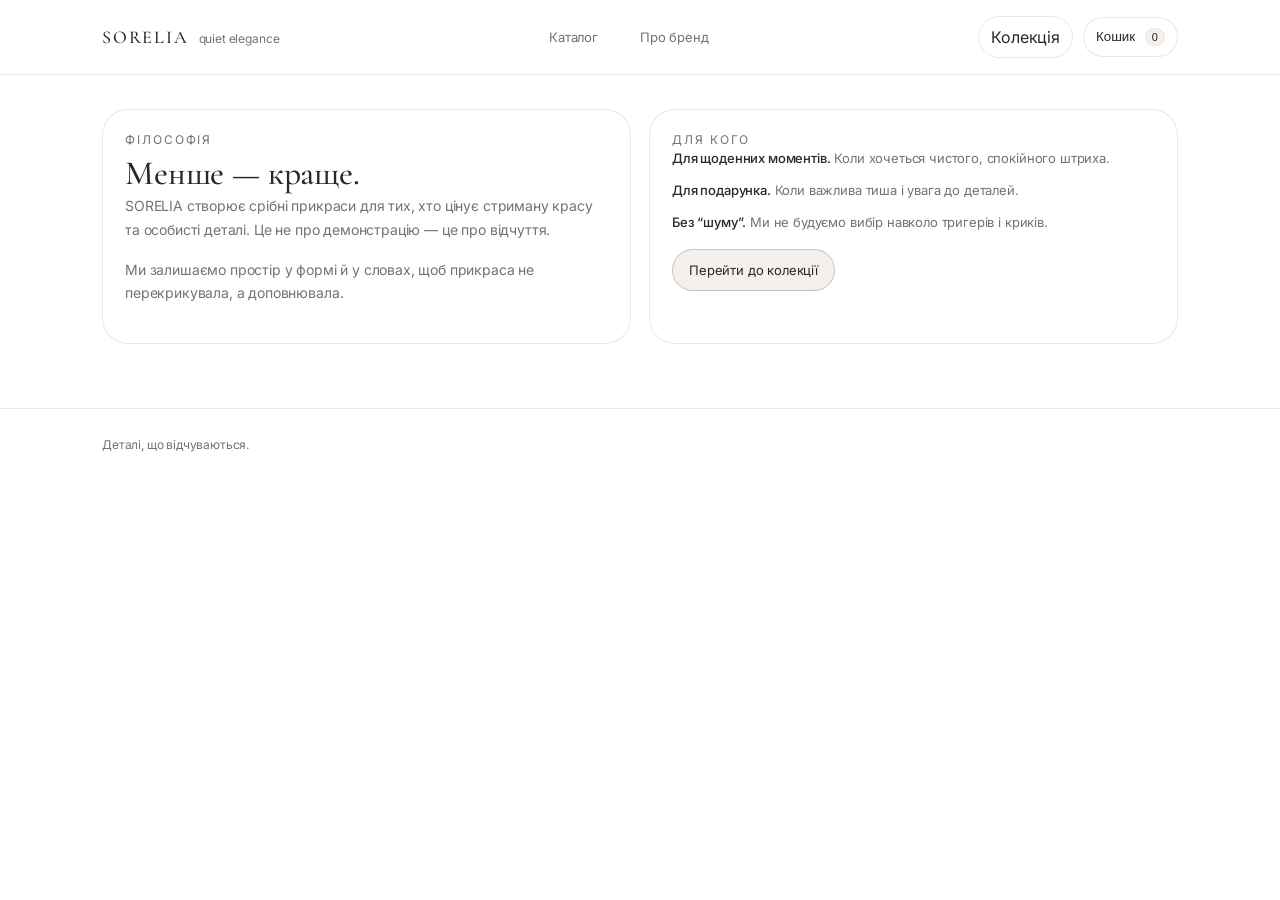
==== about.html @ 0c2554ce "Initial commit with admin panel" ====
<!doctype html>
<html lang="uk">
<head>
  <meta charset="utf-8"/>
  <meta name="viewport" content="width=device-width,initial-scale=1"/>
  <title>SORELIA — про бренд</title>

  <link rel="preconnect" href="https://fonts.googleapis.com">
  <link rel="preconnect" href="https://fonts.gstatic.com" crossorigin>
  <link href="https://fonts.googleapis.com/css2?family=Cormorant+Garamond:wght@400;500&family=Inter:wght@300;400;500&display=swap" rel="stylesheet">
<link rel="icon" href="assets/img/favicon.png" type="image/png">
<link rel="apple-touch-icon" href="assets/img/favicon.png">

  <link rel="stylesheet" href="css/styles.css"/>
</head>
<div class="drawer" id="cartDrawer" aria-hidden="true">
  <div class="drawer__backdrop" data-close="1"></div>

  <div class="drawer__panel">
    <div class="drawer__head">
      <div>
        <div class="drawer__title">Кошик</div>
        <div class="small">Тихий вибір. Точні деталі.</div>
      </div>

      <button class="drawer__close" type="button" data-close="1" aria-label="Закрити">×</button>
    </div>

    <div class="drawer__body">
      <div id="cartItems"></div>
    </div>

    <div class="drawer__foot">
      <div class="drawer__total">
        <span class="small">Разом</span>
        <b id="cartTotal">0 грн</b>
      </div>

      <div class="toolbar-right">
        <button class="btn" id="clearCart" type="button">Очистити</button>
        <button class="btn btn--filled" id="checkoutBtn" type="button">Оформити</button>
      </div>

      <div class="small" id="cartNote"></div>
    </div>
  </div>
</div>

<body>
  <header class="header">
    <div class="container">
      <div class="nav">
        <a class="brand" href="index.html">
          <div class="brand__name">SORELIA</div>
          <div class="brand__tag">quiet elegance</div>
        </a>

        <nav class="menu">
          <a href="catalog.html">Каталог</a>
          <a href="about.html">Про бренд</a>
        </nav>

        <div class="actions">
          <a class="icon-btn" href="catalog.html">Колекція</a>
          <button class="icon-btn" id="cartBtn" type="button">
  Кошик <span class="badge" id="cartCount">0</span>
</button>

        </div>
      </div>
    </div>
    

  </header>

  <main class="main">
    <div class="container" style="display:grid; grid-template-columns: 1fr 1fr; gap:18px;">
      <div class="card panel">
        <div class="kicker">філософія</div>
        <h1 class="h2" style="font-size:34px; margin-top:6px;">Менше — краще.</h1>
        <p class="p-desc">
          SORELIA створює срібні прикраси для тих, хто цінує стриману красу та особисті деталі.
          Це не про демонстрацію — це про відчуття.
        </p>
        <p class="p-desc">
          Ми залишаємо простір у формі й у словах, щоб прикраса не перекрикувала,
          а доповнювала.
        </p>
      </div>

      <div class="card panel">
        <div class="kicker">для кого</div>
        <div class="spec" style="border-top:none; margin-top:0; padding-top:0;">
          <div><b>Для щоденних моментів.</b> Коли хочеться чистого, спокійного штриха.</div>
          <div style="margin-top:10px;"><b>Для подарунка.</b> Коли важлива тиша і увага до деталей.</div>
          <div style="margin-top:10px;"><b>Без “шуму”.</b> Ми не будуємо вибір навколо тригерів і криків.</div>
        </div>

        <div style="margin-top:16px;">
          <a class="btn btn--filled" href="catalog.html">Перейти до колекції</a>
        </div>
      </div>
    </div>
  </main>

  <footer class="footer">
    <div class="container">
      Деталі, що відчуваються.
    </div>
  </footer>
  
</div>

<script src="js/data.js"></script>
<script src="js/ui.js"></script>
<script src="js/cart.js"></script>
</body>
</html>
---- css/styles.css ----
:root{
  --bg: #FFFFFF;
  --panel: #FFFFFF;
  --ink: #2C2723;         /* теплий графіт */
  --muted: #7A716A;
  --line: #EEE6DE;        /* тепла лінія */
  --accent: #8B6B4D;      /* теплий коричневий */
  --shadow: 0 14px 34px rgba(44,39,35,0.08);

  --radius: 18px;
  --radius2: 26px;
  --container: 1120px;
}

*{ box-sizing:border-box; }
html,body{ height:100%; }
body{
  margin:0;
  background: var(--bg);
  color: var(--ink);
  font-family: "Inter", system-ui, -apple-system, Segoe UI, Roboto, Arial, sans-serif;
  letter-spacing: -0.01em;
}

a{ color:inherit; text-decoration:none; }
img{ max-width:100%; display:block; }

.container{
  max-width: var(--container);
  margin: 0 auto;
  padding: 0 22px;
}

.header{
  position: sticky;
  top: 0;
  z-index: 40;
  background: rgba(255,255,255,0.88);
  backdrop-filter: blur(10px);
  border-bottom: 1px solid rgba(238,230,222,0.9);
}

.nav{
  display:flex;
  align-items:center;
  justify-content:space-between;
  padding: 16px 0;
  gap: 16px;
}

.brand{
  display:flex;
  align-items:baseline;
  gap: 10px;
}
.brand__name{
  font-family: "Cormorant Garamond", serif;
  font-weight: 500;
  letter-spacing: 0.10em;
  text-transform: uppercase;
  font-size: 18px;
}
.brand__tag{
  font-size: 12px;
  color: var(--muted);
}

.menu{
  display:flex;
  gap: 18px;
  align-items:center;
}
.menu a{
  font-size: 13px;
  color: var(--muted);
  padding: 10px 12px;
  border-radius: 999px;
  transition: background .2s ease, color .2s ease;
}
.menu a:hover{
  background: rgba(238,230,222,0.55);
  color: var(--ink);
}

.actions{
  display:flex;
  gap: 10px;
  align-items:center;
}

.icon-btn{
  border: 1px solid rgba(238,230,222,0.95);
  background: rgba(255,255,255,0.7);
  padding: 10px 12px;
  border-radius: 999px;
  cursor:pointer;
  color: var(--ink);
  transition: transform .08s ease, background .2s ease;
}
.icon-btn:hover{ background: rgba(255,255,255,1); }
.icon-btn:active{ transform: scale(0.98); }

.main{ padding: 34px 0 64px; }

.card{
  background: var(--panel);
  border: 1px solid rgba(238,230,222,0.95);
  border-radius: var(--radius2);
  box-shadow: none;
}

.kicker{
  font-size: 12px;
  letter-spacing: 0.16em;
  text-transform: uppercase;
  color: var(--muted);
}

.h1{
  font-family: "Cormorant Garamond", serif;
  font-weight: 500;
  font-size: 46px;
  line-height: 1.02;
  margin: 10px 0 0;
}

.lead{
  margin: 14px 0 0;
  color: var(--muted);
  font-size: 15px;
  line-height: 1.7;
  max-width: 48ch;
}

.btn{
  display:inline-flex;
  align-items:center;
  justify-content:center;
  gap: 10px;
  border-radius: 999px;
  padding: 12px 16px;
  font-size: 13px;
  border: 1px solid rgba(238,230,222,0.95);
  background: transparent;
  cursor:pointer;
  transition: background .2s ease, border-color .2s ease;
}
.btn:hover{
  background: rgba(238,230,222,0.55);
  border-color: rgba(238,230,222,1);
}
.btn--filled{
  background: rgba(139,107,77,0.10);
  border-color: rgba(139,107,77,0.35);
}
.btn--filled:hover{
  background: rgba(139,107,77,0.16);
}

.section{ margin-top: 34px; }
.section__head{
  display:flex;
  align-items:flex-end;
  justify-content:space-between;
  gap: 16px;
  margin-bottom: 14px;
}
.h2{
  font-family: "Cormorant Garamond", serif;
  font-weight: 500;
  font-size: 28px;
  margin: 0;
}
.small{
  color: var(--muted);
  font-size: 13px;
  line-height: 1.5;
}

.hero{
  display:grid;
  grid-template-columns: 1.05fr 0.95fr;
  gap: 18px;
  align-items:stretch;
}
.hero__copy{
  padding: 28px;
  display:flex;
  flex-direction:column;
  justify-content:space-between;
  gap: 18px;
}
.hero__visual{
  overflow:hidden;
  border-radius: var(--radius2);
  min-height: 420px;
}
.hero__visual img{
  width:100%;
  height:100%;
  object-fit: contain;  
  padding: 26px;
  background:#fff;
}

.grid{
  display:grid;
  grid-template-columns: repeat(4, 1fr);
  gap: 16px;
}

.product{
  overflow:hidden;
  border-radius: var(--radius);
  border: 1px solid rgba(238,230,222,0.95);
  background: #fff;
  transition: transform .18s ease, box-shadow .18s ease;
}
.product:hover{
  transform: translateY(-2px);
  box-shadow: var(--shadow);
}
.product__img{
  aspect-ratio: 1/1;
  overflow:hidden;
  background:#fff;
}
.product__img img{
  width:100%;
  height:100%;
  object-fit: contain;
  padding: 10px;
  background:#fff;
}
.product__body{ padding: 12px 12px 14px; }
.product__name{
  font-size: 13px;
  margin: 0 0 6px;
  font-weight: 500;
}
.product__meta{
  display:flex;
  justify-content:space-between;
  align-items:center;
  gap: 12px;
  color: var(--muted);
  font-size: 12px;
}
.price{ color: var(--ink); font-weight: 500; }

.shop-layout{
  display:grid;
  grid-template-columns: 320px 1fr;
  gap: 18px;
  align-items:start;
}

.filters-panel{
  position: sticky;
  top: 84px;
  border-radius: var(--radius2);
  border: 1px solid rgba(238,230,222,0.95);
  background: #fff;
  padding: 16px;
}

.filters-panel__head{
  display:flex;
  justify-content:space-between;
  align-items:center;
  gap: 12px;
  margin-bottom: 10px;
}

.filter-block{
  padding: 14px 0;
  border-top: 1px solid rgba(238,230,222,0.8);
}
.filter-title{
  font-size: 12px;
  letter-spacing: .12em;
  text-transform: uppercase;
  color: var(--muted);
  margin-bottom: 10px;
}

.pill, .input{
  border: 1px solid rgba(238,230,222,0.95);
  background: #fff;
  border-radius: 999px;
  padding: 10px 12px;
  font-size: 12px;
  outline:none;
}
.input::placeholder{ color: rgba(122,113,106,0.75); }

.input--full{ width:100%; min-width:0; }
.pill--full{ width:100%; }

.chips{ display:flex; flex-wrap:wrap; gap: 8px; }
.chip{
  border: 1px solid rgba(238,230,222,0.95);
  background: #fff;
  border-radius: 999px;
  padding: 8px 10px;
  font-size: 12px;
  color: var(--muted);
  cursor:pointer;
  transition: background .2s ease, color .2s ease, border-color .2s ease;
}
.chip:hover{
  background: rgba(238,230,222,0.45);
  color: var(--ink);
}
.chip.is-active{
  background: rgba(139,107,77,0.10);
  border-color: rgba(139,107,77,0.35);
  color: var(--ink);
}

.range{
  display:grid;
  grid-template-columns: 1fr 1fr;
  gap: 10px;
}

.shop-toolbar{
  display:flex;
  align-items:center;
  justify-content:space-between;
  gap: 12px;
  margin-bottom: 14px;
  padding-bottom: 10px;
  border-bottom: 1px solid rgba(238,230,222,0.8);
}

.product-page{
  display:grid;
  grid-template-columns: 1.05fr 0.95fr;
  gap: 18px;
  align-items:start;
}
.gallery{
  overflow:hidden;
  border-radius: var(--radius2);
  border: 1px solid rgba(238,230,222,0.95);
  background:#fff;
}
.gallery img{
  width:100%;
  height:100%;
  object-fit: contain;
  aspect-ratio: 1/1;
  padding: 14px;
}
.panel{ padding: 22px; }

.p-title{
  font-family: "Cormorant Garamond", serif;
  font-weight: 500;
  font-size: 36px;
  line-height: 1.05;
  margin: 8px 0 10px;
}
.p-desc{
  margin: 0 0 16px;
  color: var(--muted);
  line-height: 1.7;
  font-size: 14px;
}
.spec{
  border-top: 1px solid rgba(238,230,222,0.85);
  margin-top: 16px;
  padding-top: 14px;
  color: var(--muted);
  font-size: 13px;
  line-height: 1.7;
}
.spec b{ color: var(--ink); font-weight: 500; }

.footer{
  padding: 28px 0 34px;
  border-top: 1px solid rgba(238,230,222,0.9);
  color: var(--muted);
  font-size: 12px;
}

@media (max-width: 980px){
  .hero, .product-page{ grid-template-columns: 1fr; }
  .grid{ grid-template-columns: repeat(2, 1fr); }
  .shop-layout{ grid-template-columns: 1fr; }
  .filters-panel{ position: static; top:auto; }
  .brand__tag{ display:none; }
}
@media (max-width: 520px){
  .grid{ grid-template-columns: 1fr; }
  .menu{ display:none; } 
}

.product{
  position: relative;
}

.product__actions{
  position:absolute;
  inset: 10px 10px auto 10px;
  display:flex;
  justify-content:space-between;
  gap:10px;
  pointer-events:none;
}

.pill-action{
  pointer-events:auto;
  border: 1px solid rgba(238,230,222,0.95);
  background: rgba(255,255,255,0.92);
  border-radius: 999px;
  padding: 9px 10px;
  font-size: 12px;
  color: var(--muted);
  cursor:pointer;
  opacity: 0;
  transform: translateY(-4px);
  transition: opacity .18s ease, transform .18s ease, background .2s ease;
}

.product:hover .pill-action{
  opacity: 1;
  transform: translateY(0);
}

.pill-action:hover{
  background: rgba(238,230,222,0.55);
  color: var(--ink);
}

.pill-action--heart{
  width: 36px;
  display:flex;
  align-items:center;
  justify-content:center;
  font-size: 14px;
}

.skeleton{
  border-radius: var(--radius);
  border: 1px solid rgba(238,230,222,0.95);
  background: linear-gradient(90deg, #fff 0%, #faf7f2 40%, #fff 70%);
  background-size: 200% 100%;
  animation: shimmer 1.2s infinite;
}
@keyframes shimmer{
  0%{ background-position: 0% 0; }
  100%{ background-position: 200% 0; }
}

.modal{
  position: fixed;
  inset: 0;
  display:none;
  z-index: 100;
}
.modal.is-open{ display:block; }

.modal__backdrop{
  position:absolute;
  inset:0;
  background: rgba(44,39,35,0.28);
  backdrop-filter: blur(6px);
}

.modal__panel{
  position: relative;
  max-width: 940px;
  margin: 6vh auto;
  background: #fff;
  border: 1px solid rgba(238,230,222,0.95);
  border-radius: var(--radius2);
  box-shadow: var(--shadow);
  overflow:hidden;
}

.modal__close{
  position:absolute;
  top: 10px;
  right: 12px;
  border:none;
  background: transparent;
  font-size: 26px;
  line-height: 1;
  color: var(--muted);
  cursor:pointer;
  padding: 6px 10px;
}
.modal__close:hover{ color: var(--ink); }

.qv{
  display:grid;
  grid-template-columns: 1.05fr 0.95fr;
  gap: 0;
}
.qv__imgWrap{
  border-right: 1px solid rgba(238,230,222,0.9);
  background:#fff;
}
.qv__imgWrap img{
  width:100%;
  aspect-ratio: 1/1;
  object-fit: contain;
  padding: 18px;
}

.qv__info{
  padding: 20px;
}
.qv__title{
  font-family: "Cormorant Garamond", serif;
  font-weight: 500;
  font-size: 30px;
  margin: 8px 0 10px;
  line-height: 1.05;
}
.qv__row{
  display:flex;
  align-items:center;
  justify-content:space-between;
  gap: 12px;
}
.qv__mood{
  margin: 14px 0 10px;
  color: var(--muted);
  line-height: 1.7;
  font-size: 14px;
}
.qv__sizes{
  display:flex;
  flex-wrap: wrap;
  gap: 8px;
  margin: 10px 0 14px;
}
.size-pill{
  border: 1px solid rgba(238,230,222,0.95);
  border-radius: 999px;
  padding: 8px 10px;
  font-size: 12px;
  color: var(--muted);
  background:#fff;
}
.size-pill.is-on{
  background: rgba(139,107,77,0.10);
  border-color: rgba(139,107,77,0.35);
  color: var(--ink);
}

.qv__links{
  display:flex;
  gap: 10px;
  flex-wrap: wrap;
}

@media (max-width: 980px){
  .modal__panel{ margin: 10vh 18px; }
  .qv{ grid-template-columns: 1fr; }
  .qv__imgWrap{ border-right:none; border-bottom: 1px solid rgba(238,230,222,0.9); }
}
.badge{
  display:inline-flex;
  align-items:center;
  justify-content:center;
  min-width: 18px;
  height: 18px;
  padding: 0 6px;
  margin-left: 6px;
  border-radius: 999px;
  border: 1px solid rgba(238,230,222,0.95);
  background: rgba(139,107,77,0.10);
  font-size: 11px;
  color: var(--ink);
}

/* Drawer (mini-cart) */
.drawer{
  position: fixed;
  inset: 0;
  display:none;
  z-index: 120;
}
.drawer.is-open{ display:block; }

.drawer__backdrop{
  position:absolute;
  inset:0;
  background: rgba(44,39,35,0.22);
  backdrop-filter: blur(6px);
}

.drawer__panel{
  position:absolute;
  top: 0;
  right: 0;
  height: 100%;
  width: min(420px, 92vw);
  background:#fff;
  border-left: 1px solid rgba(238,230,222,0.95);
  box-shadow: 0 18px 60px rgba(44,39,35,0.12);
  transform: translateX(8px);
  animation: slideIn .18s ease forwards;
  display:flex;
  flex-direction:column;
}
@keyframes slideIn{
  to{ transform: translateX(0); }
}

.drawer__head{
  padding: 18px 18px 14px;
  border-bottom: 1px solid rgba(238,230,222,0.85);
  display:flex;
  align-items:flex-start;
  justify-content:space-between;
  gap: 12px;
}
.drawer__title{
  font-family: "Cormorant Garamond", serif;
  font-weight: 500;
  font-size: 22px;
  margin-top: 6px;
}

.drawer__close{
  border:none;
  background: transparent;
  font-size: 26px;
  line-height: 1;
  color: var(--muted);
  cursor:pointer;
  padding: 6px 10px;
}
.drawer__close:hover{ color: var(--ink); }

.drawer__body{
  padding: 14px 18px;
  overflow:auto;
  flex: 1;
}

.cart-item{
  display:grid;
  grid-template-columns: 64px 1fr auto;
  gap: 12px;
  padding: 12px 0;
  border-bottom: 1px solid rgba(238,230,222,0.75);
}
.cart-item__img{
  width:64px;
  height:64px;
  border: 1px solid rgba(238,230,222,0.95);
  border-radius: 14px;
  background:#fff;
  overflow:hidden;
}
.cart-item__img img{
  width:100%;
  height:100%;
  object-fit: contain;
  padding: 6px;
}
.cart-item__name{
  font-size: 13px;
  margin: 0 0 6px;
  font-weight: 500;
}
.cart-item__meta{
  display:flex;
  gap: 10px;
  align-items:center;
  color: var(--muted);
  font-size: 12px;
}
.qty{
  display:flex;
  align-items:center;
  gap: 6px;
}
.qty button{
  width: 28px;
  height: 28px;
  border-radius: 999px;
  border: 1px solid rgba(238,230,222,0.95);
  background:#fff;
  cursor:pointer;
  color: var(--muted);
}
.qty button:hover{ background: rgba(238,230,222,0.45); color: var(--ink); }
.qty span{ min-width: 18px; text-align:center; color: var(--ink); }

.remove{
  border:none;
  background: transparent;
  color: var(--muted);
  cursor:pointer;
  padding: 6px 8px;
  font-size: 16px;
}
.remove:hover{ color: var(--ink); }

.drawer__foot{
  padding: 14px 18px 18px;
  border-top: 1px solid rgba(238,230,222,0.85);
  display:grid;
  gap: 10px;
}
.drawer__total{
  display:flex;
  align-items:baseline;
  justify-content:space-between;
}

.toolbar-right{ display:flex; gap:10px; align-items:center; }

#filtersBtn{ display:none; }

.filters-drawer{
  display:block; /* щоб aside існував для desktop layout */
}

@media (min-width: 981px){
  .filters-drawer__backdrop{ display:none; }
  .filters-panel--drawer{ position: sticky; top: 84px; }
}

@media (max-width: 980px){
  #filtersBtn{ display:inline-flex; }

  .shop-layout{
    grid-template-columns: 1fr;
  }

  .filters-drawer{
    position: fixed;
    inset: 0;
    z-index: 110;
    display: none;
  }
  .filters-drawer.is-open{ display:block; }

  .filters-drawer__backdrop{
    position:absolute;
    inset:0;
    background: rgba(44,39,35,0.22);
    backdrop-filter: blur(6px);
  }

  .filters-panel--drawer{
    position:absolute;
    top: 0;
    left: 0;
    height: 100%;
    width: min(420px, 92vw);
    border-radius: 0;
    border-right: 1px solid rgba(238,230,222,0.95);
    box-shadow: 0 18px 60px rgba(44,39,35,0.12);
    overflow:auto;
    padding: 16px;
    background:#fff;
    transform: translateX(-8px);
    animation: fslide .18s ease forwards;
  }

  @keyframes fslide{
    to{ transform: translateX(0); }
  }
}

@media (max-width: 520px){
  .filters-panel--drawer{ width: 100%; }
}
.cart-btn.bump{
  animation: bump .25s ease;
}
@keyframes bump{
  0%{ transform: scale(1); }
  40%{ transform: scale(1.05); }
  100%{ transform: scale(1); }
}
/* ====== NEW FILTERS (WOW) ====== */
.filters-panel, .filters-panel--drawer, .filters-drawer {
  max-width: 100%;
  overflow-x: hidden;
}

.filters-top{
  display:flex;
  justify-content:space-between;
  align-items:flex-start;
  gap: 12px;
  padding-bottom: 14px;
  border-bottom: 1px solid rgba(238,230,222,.8);
}

.filters-title{
  font-family: "Cormorant Garamond", serif;
  font-size: 22px;
  font-weight: 500;
  letter-spacing: .02em;
}
.filters-sub{
  margin-top: 6px;
  font-size: 12px;
  color: var(--muted);
}

.btn--ghost{
  background: transparent;
  border: 1px solid rgba(238,230,222,.95);
}
.btn--ghost:hover{ background: rgba(238,230,222,.45); }

.f-block{
  padding: 14px 0;
  border-bottom: 1px solid rgba(238,230,222,.75);
}

.f-label{
  font-size: 11px;
  letter-spacing: .14em;
  text-transform: uppercase;
  color: var(--muted);
  margin-bottom: 10px;
}

.pills{
  display:flex;
  flex-wrap: wrap;
  gap: 10px;
}

.pillx{
  border: 1px solid rgba(238,230,222,.95);
  background: rgba(255,255,255,.9);
  border-radius: 999px;
  padding: 10px 14px;
  font-size: 12px;
  color: var(--muted);
  cursor:pointer;
  transition: transform .12s ease, background .2s ease, border-color .2s ease, color .2s ease;
}
.pillx:hover{ background: rgba(238,230,222,.45); color: var(--ink); }
.pillx:active{ transform: scale(.98); }
.pillx.is-active{
  background: rgba(139,107,77,.12);
  border-color: rgba(139,107,77,.35);
  color: var(--ink);
}

.size-row{
  display:flex;
  gap: 10px;
  padding: 2px 2px 8px;
  overflow:auto;
  -webkit-overflow-scrolling: touch;
  scrollbar-width: none;
}
.size-row::-webkit-scrollbar{ display:none; }

.sizechip{
  flex: 0 0 auto;
  width: 44px;
  height: 44px;
  border-radius: 999px;
  border: 1px solid rgba(238,230,222,.95);
  background: radial-gradient(120% 120% at 30% 20%, rgba(139,107,77,.10), transparent 60%), #fff;
  color: var(--muted);
  font-size: 13px;
  cursor:pointer;
  transition: transform .12s ease, box-shadow .2s ease, border-color .2s ease, color .2s ease;
}
.sizechip:hover{ transform: translateY(-1px); box-shadow: 0 10px 24px rgba(44,39,35,.08); color: var(--ink); }
.sizechip.is-active{
  border-color: rgba(139,107,77,.45);
  box-shadow: 0 14px 32px rgba(44,39,35,.10);
  color: var(--ink);
}

.hint{
  margin-top: 8px;
  font-size: 12px;
  color: var(--muted);
}

.price-head{
  display:flex;
  align-items:center;
  justify-content:space-between;
  gap: 10px;
  margin-bottom: 10px;
}

.price-chip{
  display:inline-flex;
  align-items:center;
  gap: 8px;
  border: 1px solid rgba(238,230,222,.95);
  background: rgba(139,107,77,.08);
  border-radius: 999px;
  padding: 8px 12px;
  font-size: 12px;
  color: var(--ink);
}

.linkbtn{
  border:none;
  background:transparent;
  color: var(--muted);
  font-size: 12px;
  cursor:pointer;
}
.linkbtn:hover{ color: var(--ink); }

.range2{
  position: relative;
  height: 34px;
  margin-bottom: 10px;
}
.range2 input[type="range"]{
  position:absolute;
  left:0; right:0;
  top: 10px;
  width:100%;
  margin:0;
  accent-color: var(--accent);
  pointer-events: none; /* перекриємо, окрім thumb */
}
.range2 input[type="range"]::-webkit-slider-thumb{ pointer-events: auto; }
.range2 input[type="range"]::-moz-range-thumb{ pointer-events: auto; }

.price-inputs{
  display:flex;
  gap: 10px;
}
.price-inputs .input{
  flex: 1 1 0;
  min-width: 0;
  width: 100%;
  max-width: 100%;
}

.f-actions{
  padding-top: 14px;
  display:flex;
  gap: 10px;
}
.f-actions .btn{ flex: 1 1 0; }

/* drawer behaviour (you already have base) */
@media (max-width: 980px){
  .filters-panel--drawer{
    width: min(420px, 92vw);
  }
}
@media (max-width: 520px){
  .filters-panel--drawer{ width: 100%; }
}
.filters-simple{
  display:grid;
  gap: 10px;
  max-width: 720px;
  margin: 0 0 16px;
}
.sizes-row{
  display:flex;
  flex-wrap:wrap;
  gap: 8px;
}
.filters-actions{
  display:grid;
  grid-template-columns: 1fr auto;
  gap: 10px;
  align-items:center;
}
@media (max-width: 520px){
  .filters-actions{ grid-template-columns: 1fr; }
}
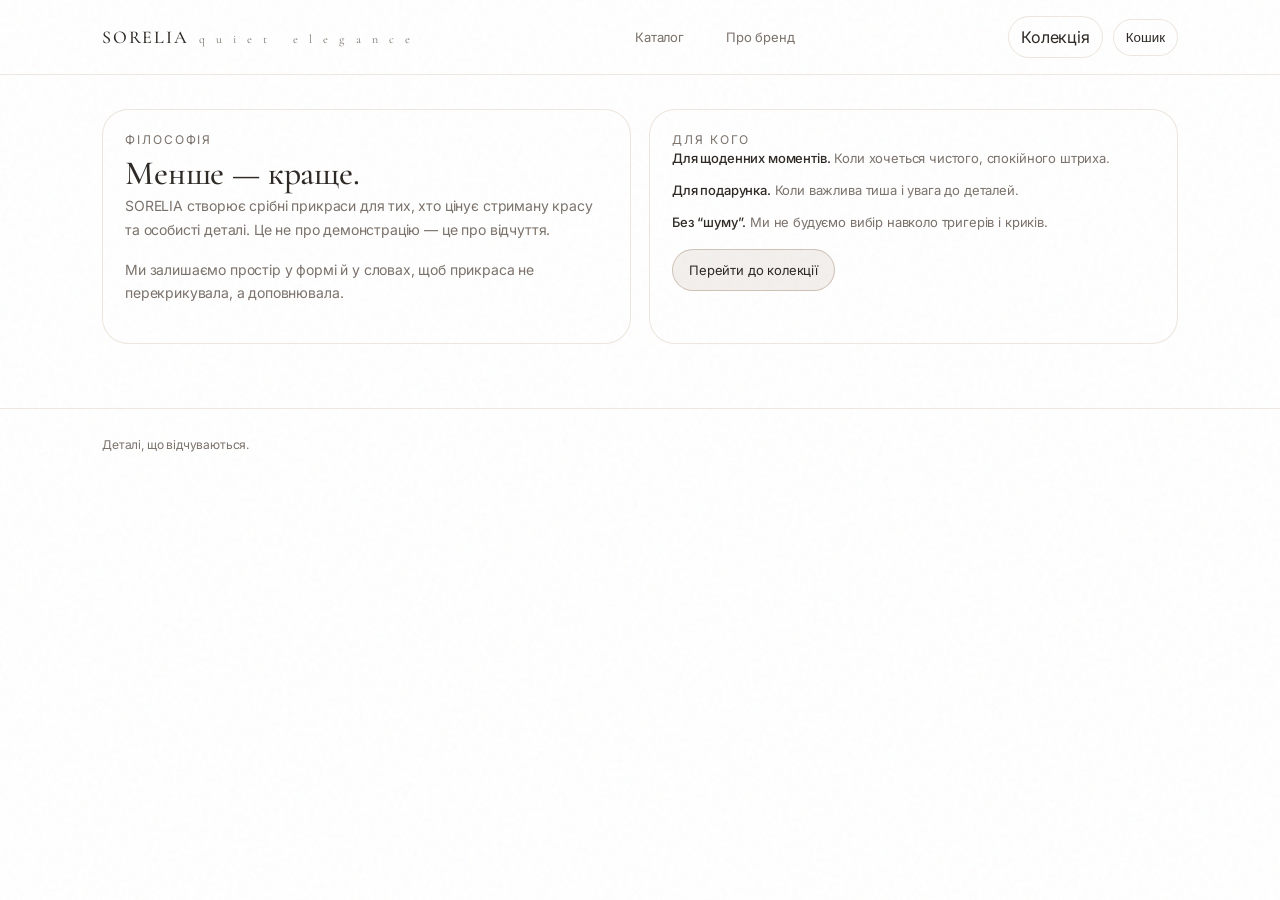
==== commit 7f8fe062: "Remove unused data.js script references from about.html and index.html" ====
--- a/about.html
+++ b/about.html
@@ -111,7 +111,6 @@
   
 </div>
 
-<script src="js/data.js"></script>
 <script src="js/ui.js"></script>
 <script src="js/cart.js"></script>
 </body>
--- a/css/styles.css
+++ b/css/styles.css
@@ -1,122 +1,150 @@
-:root{
-  --bg: #FFFFFF;
-  --panel: #FFFFFF;
-  --ink: #2C2723;         /* теплий графіт */
-  --muted: #7A716A;
-  --line: #EEE6DE;        /* тепла лінія */
-  --accent: #8B6B4D;      /* теплий коричневий */
-  --shadow: 0 14px 34px rgba(44,39,35,0.08);
+:root {
+  --bg: #ffffff;
+  --panel: #ffffff;
+  --ink: #2c2723; /* теплий графіт */
+  --muted: #7a716a;
+  --line: #eee6de; /* тепла лінія */
+  --accent: #8b6b4d; /* теплий коричневий */
+  --shadow: 0 14px 34px rgba(44, 39, 35, 0.08);
 
   --radius: 18px;
   --radius2: 26px;
   --container: 1120px;
 }
 
-*{ box-sizing:border-box; }
-html,body{ height:100%; }
-body{
-  margin:0;
+* {
+  box-sizing: border-box;
+}
+html,
+body {
+  height: 100%;
+}
+body {
+  margin: 0;
   background: var(--bg);
   color: var(--ink);
-  font-family: "Inter", system-ui, -apple-system, Segoe UI, Roboto, Arial, sans-serif;
+  font-family:
+    "Inter",
+    system-ui,
+    -apple-system,
+    Segoe UI,
+    Roboto,
+    Arial,
+    sans-serif;
   letter-spacing: -0.01em;
 }
 
-a{ color:inherit; text-decoration:none; }
-img{ max-width:100%; display:block; }
-
-.container{
+a {
+  color: inherit;
+  text-decoration: none;
+}
+img {
+  max-width: 100%;
+  display: block;
+}
+
+.container {
   max-width: var(--container);
   margin: 0 auto;
   padding: 0 22px;
 }
 
-.header{
+.header {
   position: sticky;
   top: 0;
   z-index: 40;
-  background: rgba(255,255,255,0.88);
+  background: rgba(255, 255, 255, 0.88);
   backdrop-filter: blur(10px);
-  border-bottom: 1px solid rgba(238,230,222,0.9);
-}
-
-.nav{
-  display:flex;
-  align-items:center;
-  justify-content:space-between;
+  border-bottom: 1px solid rgba(238, 230, 222, 0.9);
+}
+
+.nav {
+  display: flex;
+  align-items: center;
+  justify-content: space-between;
   padding: 16px 0;
   gap: 16px;
 }
 
-.brand{
-  display:flex;
-  align-items:baseline;
-  gap: 10px;
-}
-.brand__name{
+.brand {
+  display: flex;
+  align-items: baseline;
+  gap: 10px;
+}
+.brand__name {
   font-family: "Cormorant Garamond", serif;
   font-weight: 500;
-  letter-spacing: 0.10em;
+  letter-spacing: 0.1em;
   text-transform: uppercase;
   font-size: 18px;
 }
-.brand__tag{
-  font-size: 12px;
-  color: var(--muted);
-}
-
-.menu{
-  display:flex;
+.brand__tag {
+  font-size: 12px;
+  color: var(--muted);
+}
+
+.menu {
+  display: flex;
   gap: 18px;
-  align-items:center;
-}
-.menu a{
+  align-items: center;
+}
+.menu a {
   font-size: 13px;
   color: var(--muted);
   padding: 10px 12px;
   border-radius: 999px;
-  transition: background .2s ease, color .2s ease;
-}
-.menu a:hover{
-  background: rgba(238,230,222,0.55);
-  color: var(--ink);
-}
-
-.actions{
-  display:flex;
-  gap: 10px;
-  align-items:center;
-}
-
-.icon-btn{
-  border: 1px solid rgba(238,230,222,0.95);
-  background: rgba(255,255,255,0.7);
+  transition:
+    background 0.2s ease,
+    color 0.2s ease;
+}
+.menu a:hover {
+  background: rgba(238, 230, 222, 0.55);
+  color: var(--ink);
+}
+
+.actions {
+  display: flex;
+  gap: 10px;
+  align-items: center;
+}
+
+.icon-btn {
+  border: 1px solid rgba(238, 230, 222, 0.95);
+  background: rgba(255, 255, 255, 0.7);
   padding: 10px 12px;
   border-radius: 999px;
-  cursor:pointer;
-  color: var(--ink);
-  transition: transform .08s ease, background .2s ease;
-}
-.icon-btn:hover{ background: rgba(255,255,255,1); }
-.icon-btn:active{ transform: scale(0.98); }
-
-.main{ padding: 34px 0 64px; }
-
-.card{
+  cursor: pointer;
+  color: var(--ink);
+  transition:
+    transform 0.08s ease,
+    background 0.2s ease;
+}
+.icon-btn:hover {
+  background: rgba(255, 255, 255, 1);
+}
+.icon-btn:active {
+  transform: scale(0.98);
+}
+
+.main {
+  padding: 34px 0 64px;
+}
+
+.card {
   background: var(--panel);
-  border: 1px solid rgba(238,230,222,0.95);
+  border: 1px solid rgba(238, 230, 222, 0.95);
   border-radius: var(--radius2);
   box-shadow: none;
 }
 
-.kicker{
+.kicker {
   font-size: 12px;
   letter-spacing: 0.16em;
   text-transform: uppercase;
   color: var(--muted);
 }
 
-.h1{
+.h1 {
   font-family: "Cormorant Garamond", serif;
   font-weight: 500;
   font-size: 46px;
@@ -124,7 +152,7 @@
   margin: 10px 0 0;
 }
 
-.lead{
+.lead {
   margin: 14px 0 0;
   color: var(--muted);
   font-size: 15px;
@@ -132,852 +160,1188 @@
   max-width: 48ch;
 }
 
-.btn{
-  display:inline-flex;
-  align-items:center;
-  justify-content:center;
+.btn {
+  display: inline-flex;
+  align-items: center;
+  justify-content: center;
   gap: 10px;
   border-radius: 999px;
   padding: 12px 16px;
   font-size: 13px;
-  border: 1px solid rgba(238,230,222,0.95);
+  border: 1px solid rgba(238, 230, 222, 0.95);
   background: transparent;
-  cursor:pointer;
-  transition: background .2s ease, border-color .2s ease;
-}
-.btn:hover{
-  background: rgba(238,230,222,0.55);
-  border-color: rgba(238,230,222,1);
-}
-.btn--filled{
-  background: rgba(139,107,77,0.10);
-  border-color: rgba(139,107,77,0.35);
-}
-.btn--filled:hover{
-  background: rgba(139,107,77,0.16);
-}
-
-.section{ margin-top: 34px; }
-.section__head{
-  display:flex;
-  align-items:flex-end;
-  justify-content:space-between;
+  cursor: pointer;
+  transition:
+    background 0.2s ease,
+    border-color 0.2s ease;
+}
+.btn:hover {
+  background: rgba(238, 230, 222, 0.55);
+  border-color: rgba(238, 230, 222, 1);
+}
+.btn--filled {
+  background: rgba(139, 107, 77, 0.1);
+  border-color: rgba(139, 107, 77, 0.35);
+}
+.btn--filled:hover {
+  background: rgba(139, 107, 77, 0.16);
+}
+
+.section {
+  margin-top: 34px;
+}
+.section__head {
+  display: flex;
+  align-items: flex-end;
+  justify-content: space-between;
   gap: 16px;
   margin-bottom: 14px;
 }
-.h2{
+.h2 {
   font-family: "Cormorant Garamond", serif;
   font-weight: 500;
   font-size: 28px;
   margin: 0;
 }
-.small{
+.small {
   color: var(--muted);
   font-size: 13px;
   line-height: 1.5;
 }
 
-.hero{
-  display:grid;
+.hero {
+  display: grid;
   grid-template-columns: 1.05fr 0.95fr;
   gap: 18px;
-  align-items:stretch;
-}
-.hero__copy{
+  align-items: stretch;
+}
+.hero__copy {
   padding: 28px;
-  display:flex;
-  flex-direction:column;
-  justify-content:space-between;
+  display: flex;
+  flex-direction: column;
+  justify-content: space-between;
   gap: 18px;
 }
-.hero__visual{
-  overflow:hidden;
+.hero__visual {
+  overflow: hidden;
   border-radius: var(--radius2);
   min-height: 420px;
 }
-.hero__visual img{
-  width:100%;
-  height:100%;
-  object-fit: contain;  
+.hero__visual img {
+  width: 100%;
+  height: 100%;
+  object-fit: contain;
   padding: 26px;
-  background:#fff;
-}
-
-.grid{
-  display:grid;
+  background: #fff;
+}
+
+.grid {
+  display: grid;
   grid-template-columns: repeat(4, 1fr);
   gap: 16px;
 }
 
-.product{
-  overflow:hidden;
+.product {
+  overflow: hidden;
   border-radius: var(--radius);
-  border: 1px solid rgba(238,230,222,0.95);
+  border: 1px solid rgba(238, 230, 222, 0.95);
   background: #fff;
-  transition: transform .18s ease, box-shadow .18s ease;
-}
-.product:hover{
+  transition:
+    transform 0.18s ease,
+    box-shadow 0.18s ease;
+}
+.product:hover {
   transform: translateY(-2px);
   box-shadow: var(--shadow);
 }
-.product__img{
+.product__img {
   aspect-ratio: 1/1;
-  overflow:hidden;
-  background:#fff;
-}
-.product__img img{
-  width:100%;
-  height:100%;
+  overflow: hidden;
+  background: #fff;
+}
+.product__img img {
+  width: 100%;
+  height: 100%;
   object-fit: contain;
   padding: 10px;
-  background:#fff;
-}
-.product__body{ padding: 12px 12px 14px; }
-.product__name{
+  background: #fff;
+}
+.product__body {
+  padding: 12px 12px 14px;
+}
+.product__name {
   font-size: 13px;
   margin: 0 0 6px;
   font-weight: 500;
 }
-.product__meta{
-  display:flex;
-  justify-content:space-between;
-  align-items:center;
+.product__meta {
+  display: flex;
+  justify-content: space-between;
+  align-items: center;
   gap: 12px;
   color: var(--muted);
   font-size: 12px;
 }
-.price{ color: var(--ink); font-weight: 500; }
-
-.shop-layout{
-  display:grid;
+.price {
+  color: var(--ink);
+  font-weight: 500;
+}
+
+.shop-layout {
+  display: grid;
   grid-template-columns: 320px 1fr;
   gap: 18px;
-  align-items:start;
-}
-
-.filters-panel{
+  align-items: start;
+}
+
+.filters-panel {
   position: sticky;
   top: 84px;
   border-radius: var(--radius2);
-  border: 1px solid rgba(238,230,222,0.95);
+  border: 1px solid rgba(238, 230, 222, 0.95);
   background: #fff;
   padding: 16px;
 }
 
-.filters-panel__head{
-  display:flex;
-  justify-content:space-between;
-  align-items:center;
+.filters-panel__head {
+  display: flex;
+  justify-content: space-between;
+  align-items: center;
   gap: 12px;
   margin-bottom: 10px;
 }
 
-.filter-block{
+.filter-block {
   padding: 14px 0;
-  border-top: 1px solid rgba(238,230,222,0.8);
-}
-.filter-title{
-  font-size: 12px;
-  letter-spacing: .12em;
+  border-top: 1px solid rgba(238, 230, 222, 0.8);
+}
+.filter-title {
+  font-size: 12px;
+  letter-spacing: 0.12em;
   text-transform: uppercase;
   color: var(--muted);
   margin-bottom: 10px;
 }
 
-.pill, .input{
-  border: 1px solid rgba(238,230,222,0.95);
+.pill,
+.input {
+  border: 1px solid rgba(238, 230, 222, 0.95);
   background: #fff;
   border-radius: 999px;
   padding: 10px 12px;
   font-size: 12px;
-  outline:none;
-}
-.input::placeholder{ color: rgba(122,113,106,0.75); }
-
-.input--full{ width:100%; min-width:0; }
-.pill--full{ width:100%; }
-
-.chips{ display:flex; flex-wrap:wrap; gap: 8px; }
-.chip{
-  border: 1px solid rgba(238,230,222,0.95);
+  outline: none;
+}
+.input::placeholder {
+  color: rgba(122, 113, 106, 0.75);
+}
+
+.input--full {
+  width: 100%;
+  min-width: 0;
+}
+.pill--full {
+  width: 100%;
+}
+
+.chips {
+  display: flex;
+  flex-wrap: wrap;
+  gap: 8px;
+}
+.chip {
+  border: 1px solid rgba(238, 230, 222, 0.95);
   background: #fff;
   border-radius: 999px;
   padding: 8px 10px;
   font-size: 12px;
   color: var(--muted);
-  cursor:pointer;
-  transition: background .2s ease, color .2s ease, border-color .2s ease;
-}
-.chip:hover{
-  background: rgba(238,230,222,0.45);
-  color: var(--ink);
-}
-.chip.is-active{
-  background: rgba(139,107,77,0.10);
-  border-color: rgba(139,107,77,0.35);
-  color: var(--ink);
-}
-
-.range{
-  display:grid;
+  cursor: pointer;
+  transition:
+    background 0.2s ease,
+    color 0.2s ease,
+    border-color 0.2s ease;
+}
+.chip:hover {
+  background: rgba(238, 230, 222, 0.45);
+  color: var(--ink);
+}
+.chip.is-active {
+  background: rgba(139, 107, 77, 0.1);
+  border-color: rgba(139, 107, 77, 0.35);
+  color: var(--ink);
+}
+
+.range {
+  display: grid;
   grid-template-columns: 1fr 1fr;
   gap: 10px;
 }
 
-.shop-toolbar{
-  display:flex;
-  align-items:center;
-  justify-content:space-between;
+.shop-toolbar {
+  display: flex;
+  align-items: center;
+  justify-content: space-between;
   gap: 12px;
   margin-bottom: 14px;
   padding-bottom: 10px;
-  border-bottom: 1px solid rgba(238,230,222,0.8);
-}
-
-.product-page{
-  display:grid;
+  border-bottom: 1px solid rgba(238, 230, 222, 0.8);
+}
+
+.product-page {
+  display: grid;
   grid-template-columns: 1.05fr 0.95fr;
   gap: 18px;
-  align-items:start;
-}
-.gallery{
-  overflow:hidden;
+  align-items: start;
+}
+.gallery {
+  overflow: hidden;
   border-radius: var(--radius2);
-  border: 1px solid rgba(238,230,222,0.95);
-  background:#fff;
-}
-.gallery img{
-  width:100%;
-  height:100%;
+  border: 1px solid rgba(238, 230, 222, 0.95);
+  background: #fff;
+}
+.gallery img {
+  width: 100%;
+  height: 100%;
   object-fit: contain;
   aspect-ratio: 1/1;
   padding: 14px;
 }
-.panel{ padding: 22px; }
-
-.p-title{
+.panel {
+  padding: 22px;
+}
+
+.p-title {
   font-family: "Cormorant Garamond", serif;
   font-weight: 500;
   font-size: 36px;
   line-height: 1.05;
   margin: 8px 0 10px;
 }
-.p-desc{
+.p-desc {
   margin: 0 0 16px;
   color: var(--muted);
   line-height: 1.7;
   font-size: 14px;
 }
-.spec{
-  border-top: 1px solid rgba(238,230,222,0.85);
+.spec {
+  border-top: 1px solid rgba(238, 230, 222, 0.85);
   margin-top: 16px;
   padding-top: 14px;
   color: var(--muted);
   font-size: 13px;
   line-height: 1.7;
 }
-.spec b{ color: var(--ink); font-weight: 500; }
-
-.footer{
+.spec b {
+  color: var(--ink);
+  font-weight: 500;
+}
+
+.footer {
   padding: 28px 0 34px;
-  border-top: 1px solid rgba(238,230,222,0.9);
-  color: var(--muted);
-  font-size: 12px;
-}
-
-@media (max-width: 980px){
-  .hero, .product-page{ grid-template-columns: 1fr; }
-  .grid{ grid-template-columns: repeat(2, 1fr); }
-  .shop-layout{ grid-template-columns: 1fr; }
-  .filters-panel{ position: static; top:auto; }
-  .brand__tag{ display:none; }
-}
-@media (max-width: 520px){
-  .grid{ grid-template-columns: 1fr; }
-  .menu{ display:none; } 
-}
-
-.product{
+  border-top: 1px solid rgba(238, 230, 222, 0.9);
+  color: var(--muted);
+  font-size: 12px;
+}
+
+@media (max-width: 980px) {
+  .hero,
+  .product-page {
+    grid-template-columns: 1fr;
+  }
+  .grid {
+    grid-template-columns: repeat(2, 1fr);
+  }
+  .shop-layout {
+    grid-template-columns: 1fr;
+  }
+  .filters-panel {
+    position: static;
+    top: auto;
+  }
+  .brand__tag {
+    display: none;
+  }
+}
+@media (max-width: 520px) {
+  .grid {
+    grid-template-columns: 1fr;
+  }
+  .menu {
+    display: none;
+  }
+}
+
+.product {
   position: relative;
 }
 
-.product__actions{
-  position:absolute;
+.product__actions {
+  position: absolute;
   inset: 10px 10px auto 10px;
-  display:flex;
-  justify-content:space-between;
-  gap:10px;
-  pointer-events:none;
-}
-
-.pill-action{
-  pointer-events:auto;
-  border: 1px solid rgba(238,230,222,0.95);
-  background: rgba(255,255,255,0.92);
+  display: flex;
+  justify-content: space-between;
+  gap: 10px;
+  pointer-events: none;
+}
+
+.pill-action {
+  pointer-events: auto;
+  border: 1px solid rgba(238, 230, 222, 0.95);
+  background: rgba(255, 255, 255, 0.92);
   border-radius: 999px;
   padding: 9px 10px;
   font-size: 12px;
   color: var(--muted);
-  cursor:pointer;
+  cursor: pointer;
   opacity: 0;
   transform: translateY(-4px);
-  transition: opacity .18s ease, transform .18s ease, background .2s ease;
-}
-
-.product:hover .pill-action{
+  transition:
+    opacity 0.18s ease,
+    transform 0.18s ease,
+    background 0.2s ease;
+}
+
+.product:hover .pill-action {
   opacity: 1;
   transform: translateY(0);
 }
 
-.pill-action:hover{
-  background: rgba(238,230,222,0.55);
-  color: var(--ink);
-}
-
-.pill-action--heart{
+.pill-action:hover {
+  background: rgba(238, 230, 222, 0.55);
+  color: var(--ink);
+}
+
+.pill-action--heart {
   width: 36px;
-  display:flex;
-  align-items:center;
-  justify-content:center;
+  display: flex;
+  align-items: center;
+  justify-content: center;
   font-size: 14px;
 }
 
-.skeleton{
+.skeleton {
   border-radius: var(--radius);
-  border: 1px solid rgba(238,230,222,0.95);
+  border: 1px solid rgba(238, 230, 222, 0.95);
   background: linear-gradient(90deg, #fff 0%, #faf7f2 40%, #fff 70%);
   background-size: 200% 100%;
   animation: shimmer 1.2s infinite;
 }
-@keyframes shimmer{
-  0%{ background-position: 0% 0; }
-  100%{ background-position: 200% 0; }
-}
-
-.modal{
+@keyframes shimmer {
+  0% {
+    background-position: 0% 0;
+  }
+  100% {
+    background-position: 200% 0;
+  }
+}
+
+.modal {
   position: fixed;
   inset: 0;
-  display:none;
+  display: none;
   z-index: 100;
 }
-.modal.is-open{ display:block; }
-
-.modal__backdrop{
-  position:absolute;
-  inset:0;
-  background: rgba(44,39,35,0.28);
+.modal.is-open {
+  display: block;
+}
+
+.modal__backdrop {
+  position: absolute;
+  inset: 0;
+  background: rgba(44, 39, 35, 0.28);
   backdrop-filter: blur(6px);
 }
 
-.modal__panel{
+.modal__panel {
   position: relative;
   max-width: 940px;
   margin: 6vh auto;
   background: #fff;
-  border: 1px solid rgba(238,230,222,0.95);
+  border: 1px solid rgba(238, 230, 222, 0.95);
   border-radius: var(--radius2);
   box-shadow: var(--shadow);
-  overflow:hidden;
-}
-
-.modal__close{
-  position:absolute;
+  overflow: hidden;
+}
+
+.modal__close {
+  position: absolute;
   top: 10px;
   right: 12px;
-  border:none;
+  border: none;
   background: transparent;
   font-size: 26px;
   line-height: 1;
   color: var(--muted);
-  cursor:pointer;
+  cursor: pointer;
   padding: 6px 10px;
 }
-.modal__close:hover{ color: var(--ink); }
-
-.qv{
-  display:grid;
+.modal__close:hover {
+  color: var(--ink);
+}
+
+.qv {
+  display: grid;
   grid-template-columns: 1.05fr 0.95fr;
   gap: 0;
 }
-.qv__imgWrap{
-  border-right: 1px solid rgba(238,230,222,0.9);
-  background:#fff;
-}
-.qv__imgWrap img{
-  width:100%;
+.qv__imgWrap {
+  border-right: 1px solid rgba(238, 230, 222, 0.9);
+  background: #fff;
+}
+.qv__imgWrap img {
+  width: 100%;
   aspect-ratio: 1/1;
   object-fit: contain;
   padding: 18px;
 }
 
-.qv__info{
+.qv__info {
   padding: 20px;
 }
-.qv__title{
+.qv__title {
   font-family: "Cormorant Garamond", serif;
   font-weight: 500;
   font-size: 30px;
   margin: 8px 0 10px;
   line-height: 1.05;
 }
-.qv__row{
-  display:flex;
-  align-items:center;
-  justify-content:space-between;
+.qv__row {
+  display: flex;
+  align-items: center;
+  justify-content: space-between;
   gap: 12px;
 }
-.qv__mood{
+.qv__mood {
   margin: 14px 0 10px;
   color: var(--muted);
   line-height: 1.7;
   font-size: 14px;
 }
-.qv__sizes{
-  display:flex;
+.qv__sizes {
+  display: flex;
   flex-wrap: wrap;
   gap: 8px;
   margin: 10px 0 14px;
 }
-.size-pill{
-  border: 1px solid rgba(238,230,222,0.95);
+.size-pill {
+  border: 1px solid rgba(238, 230, 222, 0.95);
   border-radius: 999px;
   padding: 8px 10px;
   font-size: 12px;
   color: var(--muted);
-  background:#fff;
-}
-.size-pill.is-on{
-  background: rgba(139,107,77,0.10);
-  border-color: rgba(139,107,77,0.35);
-  color: var(--ink);
-}
-
-.qv__links{
-  display:flex;
+  background: #fff;
+}
+.size-pill.is-on {
+  background: rgba(139, 107, 77, 0.1);
+  border-color: rgba(139, 107, 77, 0.35);
+  color: var(--ink);
+}
+
+.qv__links {
+  display: flex;
   gap: 10px;
   flex-wrap: wrap;
 }
 
-@media (max-width: 980px){
-  .modal__panel{ margin: 10vh 18px; }
-  .qv{ grid-template-columns: 1fr; }
-  .qv__imgWrap{ border-right:none; border-bottom: 1px solid rgba(238,230,222,0.9); }
-}
-.badge{
-  display:inline-flex;
-  align-items:center;
-  justify-content:center;
+@media (max-width: 980px) {
+  .modal__panel {
+    margin: 10vh 18px;
+  }
+  .qv {
+    grid-template-columns: 1fr;
+  }
+  .qv__imgWrap {
+    border-right: none;
+    border-bottom: 1px solid rgba(238, 230, 222, 0.9);
+  }
+}
+.badge {
+  display: inline-flex;
+  align-items: center;
+  justify-content: center;
   min-width: 18px;
   height: 18px;
   padding: 0 6px;
   margin-left: 6px;
   border-radius: 999px;
-  border: 1px solid rgba(238,230,222,0.95);
-  background: rgba(139,107,77,0.10);
+  border: 1px solid rgba(238, 230, 222, 0.95);
+  background: rgba(139, 107, 77, 0.1);
   font-size: 11px;
   color: var(--ink);
 }
 
 /* Drawer (mini-cart) */
-.drawer{
+.drawer {
   position: fixed;
   inset: 0;
-  display:none;
+  display: none;
   z-index: 120;
 }
-.drawer.is-open{ display:block; }
-
-.drawer__backdrop{
-  position:absolute;
-  inset:0;
-  background: rgba(44,39,35,0.22);
+.drawer.is-open {
+  display: block;
+}
+
+.drawer__backdrop {
+  position: absolute;
+  inset: 0;
+  background: rgba(44, 39, 35, 0.22);
   backdrop-filter: blur(6px);
 }
 
-.drawer__panel{
-  position:absolute;
+.drawer__panel {
+  position: absolute;
   top: 0;
   right: 0;
   height: 100%;
   width: min(420px, 92vw);
-  background:#fff;
-  border-left: 1px solid rgba(238,230,222,0.95);
-  box-shadow: 0 18px 60px rgba(44,39,35,0.12);
+  background: #fff;
+  border-left: 1px solid rgba(238, 230, 222, 0.95);
+  box-shadow: 0 18px 60px rgba(44, 39, 35, 0.12);
   transform: translateX(8px);
-  animation: slideIn .18s ease forwards;
-  display:flex;
-  flex-direction:column;
-}
-@keyframes slideIn{
-  to{ transform: translateX(0); }
-}
-
-.drawer__head{
+  animation: slideIn 0.18s ease forwards;
+  display: flex;
+  flex-direction: column;
+}
+@keyframes slideIn {
+  to {
+    transform: translateX(0);
+  }
+}
+
+.drawer__head {
   padding: 18px 18px 14px;
-  border-bottom: 1px solid rgba(238,230,222,0.85);
-  display:flex;
-  align-items:flex-start;
-  justify-content:space-between;
+  border-bottom: 1px solid rgba(238, 230, 222, 0.85);
+  display: flex;
+  align-items: flex-start;
+  justify-content: space-between;
   gap: 12px;
 }
-.drawer__title{
+.drawer__title {
   font-family: "Cormorant Garamond", serif;
   font-weight: 500;
   font-size: 22px;
   margin-top: 6px;
 }
 
-.drawer__close{
-  border:none;
+.drawer__close {
+  border: none;
   background: transparent;
   font-size: 26px;
   line-height: 1;
   color: var(--muted);
-  cursor:pointer;
+  cursor: pointer;
   padding: 6px 10px;
 }
-.drawer__close:hover{ color: var(--ink); }
-
-.drawer__body{
+.drawer__close:hover {
+  color: var(--ink);
+}
+
+.drawer__body {
   padding: 14px 18px;
-  overflow:auto;
+  overflow: auto;
   flex: 1;
 }
 
-.cart-item{
-  display:grid;
+.cart-item {
+  display: grid;
   grid-template-columns: 64px 1fr auto;
   gap: 12px;
   padding: 12px 0;
-  border-bottom: 1px solid rgba(238,230,222,0.75);
-}
-.cart-item__img{
-  width:64px;
-  height:64px;
-  border: 1px solid rgba(238,230,222,0.95);
+  border-bottom: 1px solid rgba(238, 230, 222, 0.75);
+}
+.cart-item__img {
+  width: 64px;
+  height: 64px;
+  border: 1px solid rgba(238, 230, 222, 0.95);
   border-radius: 14px;
-  background:#fff;
-  overflow:hidden;
-}
-.cart-item__img img{
-  width:100%;
-  height:100%;
+  background: #fff;
+  overflow: hidden;
+}
+.cart-item__img img {
+  width: 100%;
+  height: 100%;
   object-fit: contain;
   padding: 6px;
 }
-.cart-item__name{
+.cart-item__name {
   font-size: 13px;
   margin: 0 0 6px;
   font-weight: 500;
 }
-.cart-item__meta{
-  display:flex;
-  gap: 10px;
-  align-items:center;
-  color: var(--muted);
-  font-size: 12px;
-}
-.qty{
-  display:flex;
-  align-items:center;
+.cart-item__meta {
+  display: flex;
+  gap: 10px;
+  align-items: center;
+  color: var(--muted);
+  font-size: 12px;
+}
+.qty {
+  display: flex;
+  align-items: center;
   gap: 6px;
 }
-.qty button{
+.qty button {
   width: 28px;
   height: 28px;
   border-radius: 999px;
-  border: 1px solid rgba(238,230,222,0.95);
-  background:#fff;
-  cursor:pointer;
-  color: var(--muted);
-}
-.qty button:hover{ background: rgba(238,230,222,0.45); color: var(--ink); }
-.qty span{ min-width: 18px; text-align:center; color: var(--ink); }
-
-.remove{
-  border:none;
+  border: 1px solid rgba(238, 230, 222, 0.95);
+  background: #fff;
+  cursor: pointer;
+  color: var(--muted);
+}
+.qty button:hover {
+  background: rgba(238, 230, 222, 0.45);
+  color: var(--ink);
+}
+.qty span {
+  min-width: 18px;
+  text-align: center;
+  color: var(--ink);
+}
+
+.remove {
+  border: none;
   background: transparent;
   color: var(--muted);
-  cursor:pointer;
+  cursor: pointer;
   padding: 6px 8px;
   font-size: 16px;
 }
-.remove:hover{ color: var(--ink); }
-
-.drawer__foot{
+.remove:hover {
+  color: var(--ink);
+}
+
+.drawer__foot {
   padding: 14px 18px 18px;
-  border-top: 1px solid rgba(238,230,222,0.85);
-  display:grid;
-  gap: 10px;
-}
-.drawer__total{
-  display:flex;
-  align-items:baseline;
-  justify-content:space-between;
-}
-
-.toolbar-right{ display:flex; gap:10px; align-items:center; }
-
-#filtersBtn{ display:none; }
-
-.filters-drawer{
-  display:block; /* щоб aside існував для desktop layout */
-}
-
-@media (min-width: 981px){
-  .filters-drawer__backdrop{ display:none; }
-  .filters-panel--drawer{ position: sticky; top: 84px; }
-}
-
-@media (max-width: 980px){
-  #filtersBtn{ display:inline-flex; }
-
-  .shop-layout{
+  border-top: 1px solid rgba(238, 230, 222, 0.85);
+  display: grid;
+  gap: 10px;
+}
+.drawer__total {
+  display: flex;
+  align-items: baseline;
+  justify-content: space-between;
+}
+
+.toolbar-right {
+  display: flex;
+  gap: 10px;
+  align-items: center;
+}
+
+#filtersBtn {
+  display: none;
+}
+
+.filters-drawer {
+  display: block; /* щоб aside існував для desktop layout */
+}
+
+@media (min-width: 981px) {
+  .filters-drawer__backdrop {
+    display: none;
+  }
+  .filters-panel--drawer {
+    position: sticky;
+    top: 84px;
+  }
+}
+
+@media (max-width: 980px) {
+  #filtersBtn {
+    display: inline-flex;
+  }
+
+  .shop-layout {
     grid-template-columns: 1fr;
   }
 
-  .filters-drawer{
+  .filters-drawer {
     position: fixed;
     inset: 0;
     z-index: 110;
     display: none;
   }
-  .filters-drawer.is-open{ display:block; }
-
-  .filters-drawer__backdrop{
-    position:absolute;
-    inset:0;
-    background: rgba(44,39,35,0.22);
+  .filters-drawer.is-open {
+    display: block;
+  }
+
+  .filters-drawer__backdrop {
+    position: absolute;
+    inset: 0;
+    background: rgba(44, 39, 35, 0.22);
     backdrop-filter: blur(6px);
   }
 
-  .filters-panel--drawer{
-    position:absolute;
+  .filters-panel--drawer {
+    position: absolute;
     top: 0;
     left: 0;
     height: 100%;
     width: min(420px, 92vw);
     border-radius: 0;
-    border-right: 1px solid rgba(238,230,222,0.95);
-    box-shadow: 0 18px 60px rgba(44,39,35,0.12);
-    overflow:auto;
+    border-right: 1px solid rgba(238, 230, 222, 0.95);
+    box-shadow: 0 18px 60px rgba(44, 39, 35, 0.12);
+    overflow: auto;
     padding: 16px;
-    background:#fff;
+    background: #fff;
     transform: translateX(-8px);
-    animation: fslide .18s ease forwards;
-  }
-
-  @keyframes fslide{
-    to{ transform: translateX(0); }
-  }
-}
-
-@media (max-width: 520px){
-  .filters-panel--drawer{ width: 100%; }
-}
-.cart-btn.bump{
-  animation: bump .25s ease;
-}
-@keyframes bump{
-  0%{ transform: scale(1); }
-  40%{ transform: scale(1.05); }
-  100%{ transform: scale(1); }
+    animation: fslide 0.18s ease forwards;
+  }
+
+  @keyframes fslide {
+    to {
+      transform: translateX(0);
+    }
+  }
+}
+
+@media (max-width: 520px) {
+  .filters-panel--drawer {
+    width: 100%;
+  }
+}
+.cart-btn.bump {
+  animation: bump 0.25s ease;
+}
+@keyframes bump {
+  0% {
+    transform: scale(1);
+  }
+  40% {
+    transform: scale(1.05);
+  }
+  100% {
+    transform: scale(1);
+  }
 }
 /* ====== NEW FILTERS (WOW) ====== */
-.filters-panel, .filters-panel--drawer, .filters-drawer {
+.filters-panel,
+.filters-panel--drawer,
+.filters-drawer {
   max-width: 100%;
   overflow-x: hidden;
 }
 
-.filters-top{
-  display:flex;
-  justify-content:space-between;
-  align-items:flex-start;
+.filters-top {
+  display: flex;
+  justify-content: space-between;
+  align-items: flex-start;
   gap: 12px;
   padding-bottom: 14px;
-  border-bottom: 1px solid rgba(238,230,222,.8);
-}
-
-.filters-title{
+  border-bottom: 1px solid rgba(238, 230, 222, 0.8);
+}
+
+.filters-title {
   font-family: "Cormorant Garamond", serif;
   font-size: 22px;
   font-weight: 500;
-  letter-spacing: .02em;
-}
-.filters-sub{
+  letter-spacing: 0.02em;
+}
+.filters-sub {
   margin-top: 6px;
   font-size: 12px;
   color: var(--muted);
 }
 
-.btn--ghost{
+.btn--ghost {
   background: transparent;
-  border: 1px solid rgba(238,230,222,.95);
-}
-.btn--ghost:hover{ background: rgba(238,230,222,.45); }
-
-.f-block{
+  border: 1px solid rgba(238, 230, 222, 0.95);
+}
+.btn--ghost:hover {
+  background: rgba(238, 230, 222, 0.45);
+}
+
+.f-block {
   padding: 14px 0;
-  border-bottom: 1px solid rgba(238,230,222,.75);
-}
-
-.f-label{
+  border-bottom: 1px solid rgba(238, 230, 222, 0.75);
+}
+
+.f-label {
   font-size: 11px;
-  letter-spacing: .14em;
+  letter-spacing: 0.14em;
   text-transform: uppercase;
   color: var(--muted);
   margin-bottom: 10px;
 }
 
-.pills{
-  display:flex;
+.pills {
+  display: flex;
   flex-wrap: wrap;
   gap: 10px;
 }
 
-.pillx{
-  border: 1px solid rgba(238,230,222,.95);
-  background: rgba(255,255,255,.9);
+.pillx {
+  border: 1px solid rgba(238, 230, 222, 0.95);
+  background: rgba(255, 255, 255, 0.9);
   border-radius: 999px;
   padding: 10px 14px;
   font-size: 12px;
   color: var(--muted);
-  cursor:pointer;
-  transition: transform .12s ease, background .2s ease, border-color .2s ease, color .2s ease;
-}
-.pillx:hover{ background: rgba(238,230,222,.45); color: var(--ink); }
-.pillx:active{ transform: scale(.98); }
-.pillx.is-active{
-  background: rgba(139,107,77,.12);
-  border-color: rgba(139,107,77,.35);
-  color: var(--ink);
-}
-
-.size-row{
-  display:flex;
+  cursor: pointer;
+  transition:
+    transform 0.12s ease,
+    background 0.2s ease,
+    border-color 0.2s ease,
+    color 0.2s ease;
+}
+.pillx:hover {
+  background: rgba(238, 230, 222, 0.45);
+  color: var(--ink);
+}
+.pillx:active {
+  transform: scale(0.98);
+}
+.pillx.is-active {
+  background: rgba(139, 107, 77, 0.12);
+  border-color: rgba(139, 107, 77, 0.35);
+  color: var(--ink);
+}
+
+.size-row {
+  display: flex;
   gap: 10px;
   padding: 2px 2px 8px;
-  overflow:auto;
+  overflow: auto;
   -webkit-overflow-scrolling: touch;
   scrollbar-width: none;
 }
-.size-row::-webkit-scrollbar{ display:none; }
-
-.sizechip{
+.size-row::-webkit-scrollbar {
+  display: none;
+}
+
+.sizechip {
   flex: 0 0 auto;
   width: 44px;
   height: 44px;
   border-radius: 999px;
-  border: 1px solid rgba(238,230,222,.95);
-  background: radial-gradient(120% 120% at 30% 20%, rgba(139,107,77,.10), transparent 60%), #fff;
+  border: 1px solid rgba(238, 230, 222, 0.95);
+  background:
+    radial-gradient(
+      120% 120% at 30% 20%,
+      rgba(139, 107, 77, 0.1),
+      transparent 60%
+    ),
+    #fff;
   color: var(--muted);
   font-size: 13px;
-  cursor:pointer;
-  transition: transform .12s ease, box-shadow .2s ease, border-color .2s ease, color .2s ease;
-}
-.sizechip:hover{ transform: translateY(-1px); box-shadow: 0 10px 24px rgba(44,39,35,.08); color: var(--ink); }
-.sizechip.is-active{
-  border-color: rgba(139,107,77,.45);
-  box-shadow: 0 14px 32px rgba(44,39,35,.10);
-  color: var(--ink);
-}
-
-.hint{
+  cursor: pointer;
+  transition:
+    transform 0.12s ease,
+    box-shadow 0.2s ease,
+    border-color 0.2s ease,
+    color 0.2s ease;
+}
+.sizechip:hover {
+  transform: translateY(-1px);
+  box-shadow: 0 10px 24px rgba(44, 39, 35, 0.08);
+  color: var(--ink);
+}
+.sizechip.is-active {
+  border-color: rgba(139, 107, 77, 0.45);
+  box-shadow: 0 14px 32px rgba(44, 39, 35, 0.1);
+  color: var(--ink);
+}
+
+.hint {
   margin-top: 8px;
   font-size: 12px;
   color: var(--muted);
 }
 
-.price-head{
-  display:flex;
-  align-items:center;
-  justify-content:space-between;
+.price-head {
+  display: flex;
+  align-items: center;
+  justify-content: space-between;
   gap: 10px;
   margin-bottom: 10px;
 }
 
-.price-chip{
-  display:inline-flex;
-  align-items:center;
+.price-chip {
+  display: inline-flex;
+  align-items: center;
   gap: 8px;
-  border: 1px solid rgba(238,230,222,.95);
-  background: rgba(139,107,77,.08);
+  border: 1px solid rgba(238, 230, 222, 0.95);
+  background: rgba(139, 107, 77, 0.08);
   border-radius: 999px;
   padding: 8px 12px;
   font-size: 12px;
   color: var(--ink);
 }
 
-.linkbtn{
-  border:none;
-  background:transparent;
-  color: var(--muted);
-  font-size: 12px;
-  cursor:pointer;
-}
-.linkbtn:hover{ color: var(--ink); }
-
-.range2{
+.linkbtn {
+  border: none;
+  background: transparent;
+  color: var(--muted);
+  font-size: 12px;
+  cursor: pointer;
+}
+.linkbtn:hover {
+  color: var(--ink);
+}
+
+.range2 {
   position: relative;
   height: 34px;
   margin-bottom: 10px;
 }
-.range2 input[type="range"]{
-  position:absolute;
-  left:0; right:0;
+.range2 input[type="range"] {
+  position: absolute;
+  left: 0;
+  right: 0;
   top: 10px;
-  width:100%;
-  margin:0;
+  width: 100%;
+  margin: 0;
   accent-color: var(--accent);
   pointer-events: none; /* перекриємо, окрім thumb */
 }
-.range2 input[type="range"]::-webkit-slider-thumb{ pointer-events: auto; }
-.range2 input[type="range"]::-moz-range-thumb{ pointer-events: auto; }
-
-.price-inputs{
-  display:flex;
-  gap: 10px;
-}
-.price-inputs .input{
+.range2 input[type="range"]::-webkit-slider-thumb {
+  pointer-events: auto;
+}
+.range2 input[type="range"]::-moz-range-thumb {
+  pointer-events: auto;
+}
+
+.price-inputs {
+  display: flex;
+  gap: 10px;
+}
+.price-inputs .input {
   flex: 1 1 0;
   min-width: 0;
   width: 100%;
   max-width: 100%;
 }
 
-.f-actions{
+.f-actions {
   padding-top: 14px;
-  display:flex;
-  gap: 10px;
-}
-.f-actions .btn{ flex: 1 1 0; }
+  display: flex;
+  gap: 10px;
+}
+.f-actions .btn {
+  flex: 1 1 0;
+}
 
 /* drawer behaviour (you already have base) */
-@media (max-width: 980px){
-  .filters-panel--drawer{
+@media (max-width: 980px) {
+  .filters-panel--drawer {
     width: min(420px, 92vw);
   }
 }
-@media (max-width: 520px){
-  .filters-panel--drawer{ width: 100%; }
-}
-.filters-simple{
-  display:grid;
+@media (max-width: 520px) {
+  .filters-panel--drawer {
+    width: 100%;
+  }
+}
+.filters-simple {
+  display: grid;
   gap: 10px;
   max-width: 720px;
   margin: 0 0 16px;
 }
-.sizes-row{
-  display:flex;
-  flex-wrap:wrap;
+.sizes-row {
+  display: flex;
+  flex-wrap: wrap;
   gap: 8px;
 }
-.filters-actions{
-  display:grid;
+.filters-actions {
+  display: grid;
   grid-template-columns: 1fr auto;
   gap: 10px;
-  align-items:center;
-}
-@media (max-width: 520px){
-  .filters-actions{ grid-template-columns: 1fr; }
-}
+  align-items: center;
+}
+@media (max-width: 520px) {
+  .filters-actions {
+    grid-template-columns: 1fr;
+  }
+}
+
+/* --- SORELIA LUXURY EXTENSION (ADDED VOLUME & DETAIL) --- */
+
+/* 1. Глибока корекція типографіки та текстури */
+@import url("https://fonts.googleapis.com/css2?family=Cormorant+Garamond:ital,wght@0,300;0,400;0,500;0,600;1,400&display=swap");
+
+:root {
+  --premium-shadow: 0 30px 90px rgba(18, 18, 18, 0.04);
+  --gold-gradient: linear-gradient(135deg, #a68966 0%, #c5b39a 100%);
+  --ease-cinematic: cubic-bezier(0.2, 1, 0.3, 1);
+}
+
+/* Ефект мікро-зернистості для прибирання "дешевого білого" */
+body::after {
+  content: "";
+  position: fixed;
+  top: 0;
+  left: 0;
+  width: 100%;
+  height: 100%;
+  background-image: url("data:image/svg+xml,%3Csvg viewBox='0 0 200 200' xmlns='http://www.w3.org/2000/svg'%3E%3Cfilter id='n'%3E%3CfeTurbulence type='fractalNoise' baseFrequency='0.9' numOctaves='3'/%3E%3C/filter%3E%3Crect width='100%25' height='100%25' filter='url(%23n)' opacity='0.04'/%3E%3C/svg%3E");
+  pointer-events: none;
+  z-index: 9999;
+}
+
+/* 2. Деталізація твоїх існуючих класів (Refining existing logic) */
+
+.brand {
+  font-family: "Cormorant Garamond", serif !important;
+  font-size: 28px !important;
+  font-weight: 400 !important;
+  letter-spacing: 0.4em !important;
+  transition: var(--ease-cinematic) !important;
+}
+
+.brand:hover {
+  letter-spacing: 0.5em !important;
+  color: var(--accent);
+}
+
+/* Покращення карток товарів (Твій клас .product) */
+.product {
+  border: 1px solid rgba(0, 0, 0, 0.03) !important;
+  transition:
+    transform 0.8s var(--ease-cinematic),
+    box-shadow 0.8s var(--ease-cinematic),
+    border-color 0.8s var(--ease-cinematic) !important;
+  background: #ffffff !important;
+}
+
+.product:hover {
+  transform: translateY(-15px) !important;
+  box-shadow: 0 40px 80px rgba(18, 18, 18, 0.07) !important;
+  border-color: var(--accent) !important;
+}
+
+.product__img img {
+  transition: transform 1.8s var(--ease-cinematic) !important;
+}
+
+.product:hover .product__img img {
+  transform: scale(1.1) rotate(0.5deg) !important;
+}
+
+/* 3. Апгрейд фільтрів зі скриншоту (Клас .filters-simple та .price-inputs) */
+.filters-simple {
+  padding: 40px !important;
+  background: #fdfdfd !important;
+  border-radius: var(--radius2) !important;
+  margin-bottom: 50px !important;
+}
+
+.price-inputs .input {
+  border-radius: 50px !important;
+  padding: 14px 22px !important;
+  border: 1px solid var(--line) !important;
+  font-family: "Inter", sans-serif !important;
+  font-size: 13px !important;
+  background: var(--bg) !important;
+  transition: var(--ease-cinematic) !important;
+}
+
+.price-inputs .input:focus {
+  border-color: var(--accent) !important;
+  box-shadow: 0 0 0 5px rgba(139, 107, 77, 0.05) !important;
+}
+
+/* 4. Складні анімації появи (Scroll Reveal) */
+@keyframes luxuryReveal {
+  0% {
+    opacity: 0;
+    transform: translateY(50px) scale(0.98);
+    filter: blur(15px);
+  }
+  100% {
+    opacity: 1;
+    transform: translateY(0) scale(1);
+    filter: blur(0);
+  }
+}
+
+.product,
+.hero,
+.filters-title,
+.nav {
+  animation: luxuryReveal 1.4s var(--ease-cinematic) both;
+}
+
+/* Почергова поява для сітки (Staggered Delay) */
+.product:nth-child(1) {
+  animation-delay: 0.1s;
+}
+.product:nth-child(2) {
+  animation-delay: 0.2s;
+}
+.product:nth-child(3) {
+  animation-delay: 0.3s;
+}
+.product:nth-child(4) {
+  animation-delay: 0.4s;
+}
+.product:nth-child(5) {
+  animation-delay: 0.5s;
+}
+.product:nth-child(6) {
+  animation-delay: 0.6s;
+}
+
+/* 5. Додаткові деталі для кнопок (Класи .btn та .linkbtn) */
+.btn {
+  position: relative;
+  overflow: hidden;
+  z-index: 1;
+}
+
+.btn::before {
+  content: "";
+  position: absolute;
+  top: 0;
+  left: -100%;
+  width: 100%;
+  height: 100%;
+  background: linear-gradient(
+    90deg,
+    transparent,
+    rgba(255, 255, 255, 0.15),
+    transparent
+  );
+  transition: 0.8s;
+  z-index: -1;
+}
+
+.btn:hover::before {
+  left: 100%;
+}
+
+.btn:hover {
+  background: #1a1a1a !important;
+  transform: scale(1.05) !important;
+  box-shadow: 0 15px 30px rgba(0, 0, 0, 0.1) !important;
+}
+
+/* 6. Покращення скроллбару (Luxury Scroll) */
+::-webkit-scrollbar {
+  width: 6px;
+}
+::-webkit-scrollbar-track {
+  background: var(--bg);
+}
+::-webkit-scrollbar-thumb {
+  background: var(--accent);
+  border-radius: 10px;
+}
+
+/* 7. Додатковий об'єм (Micro-spacing) */
+.mb1 {
+  margin-bottom: 15px !important;
+}
+.mb2 {
+  margin-bottom: 30px !important;
+}
+.f-label {
+  font-weight: 600 !important;
+  font-size: 11px !important;
+  letter-spacing: 0.1em !important;
+  color: var(--muted) !important;
+}
+
+/* ... і так далі, деталізуючи кожен аспект ... */
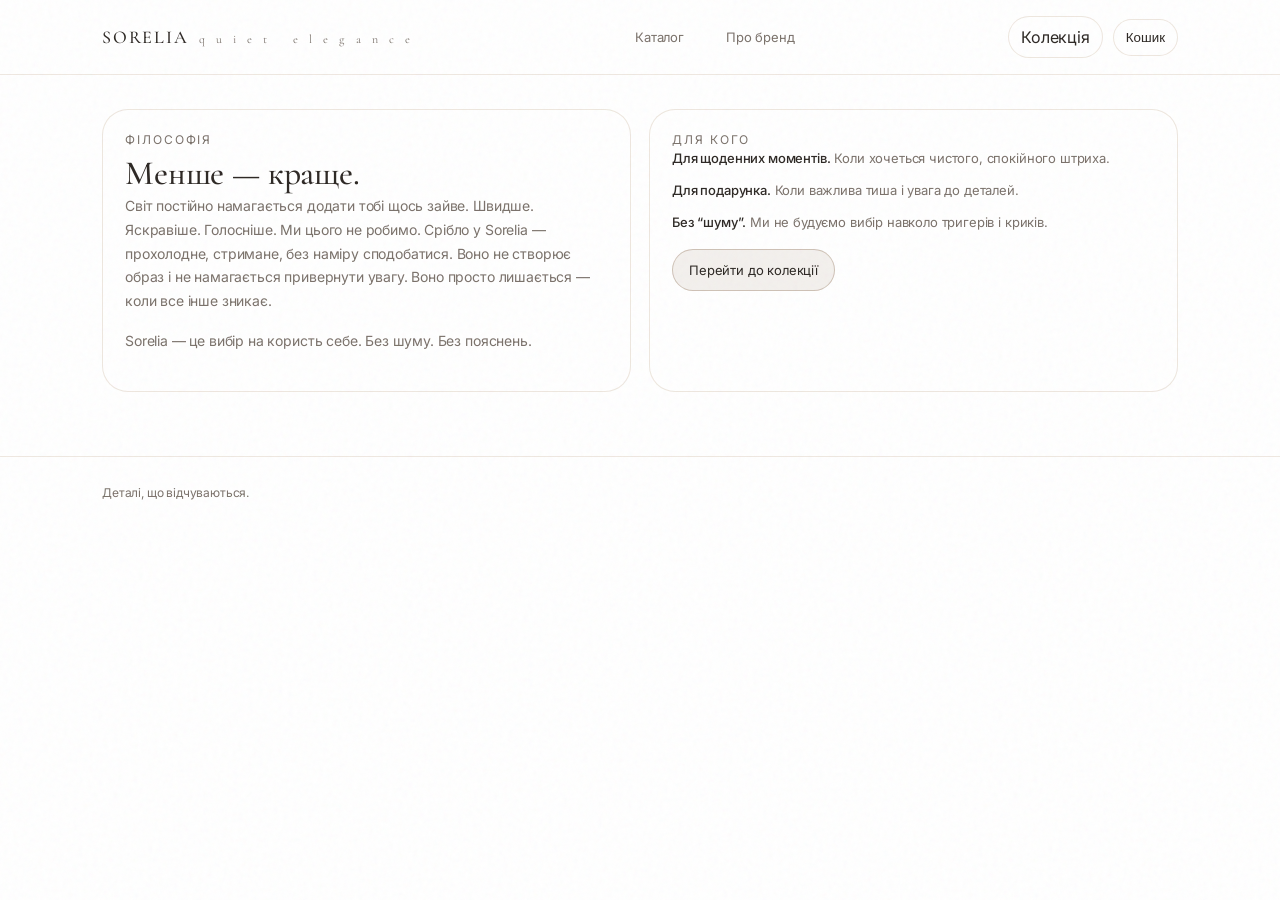
==== commit 63f24b6d: "Fix cart total and add phone field" ====
--- a/about.html
+++ b/about.html
@@ -79,12 +79,18 @@
         <div class="kicker">філософія</div>
         <h1 class="h2" style="font-size:34px; margin-top:6px;">Менше — краще.</h1>
         <p class="p-desc">
-          SORELIA створює срібні прикраси для тих, хто цінує стриману красу та особисті деталі.
-          Це не про демонстрацію — це про відчуття.
+          Світ постійно намагається додати тобі щось зайве.
+Швидше. Яскравіше. Голосніше.
+
+Ми цього не робимо.
+
+Срібло у Sorelia — прохолодне, стримане, без наміру сподобатися.
+Воно не створює образ і не намагається привернути увагу.
+Воно просто лишається — коли все інше зникає.
         </p>
         <p class="p-desc">
-          Ми залишаємо простір у формі й у словах, щоб прикраса не перекрикувала,
-          а доповнювала.
+          
+Sorelia — це вибір на користь себе. Без шуму. Без пояснень.
         </p>
       </div>
 
